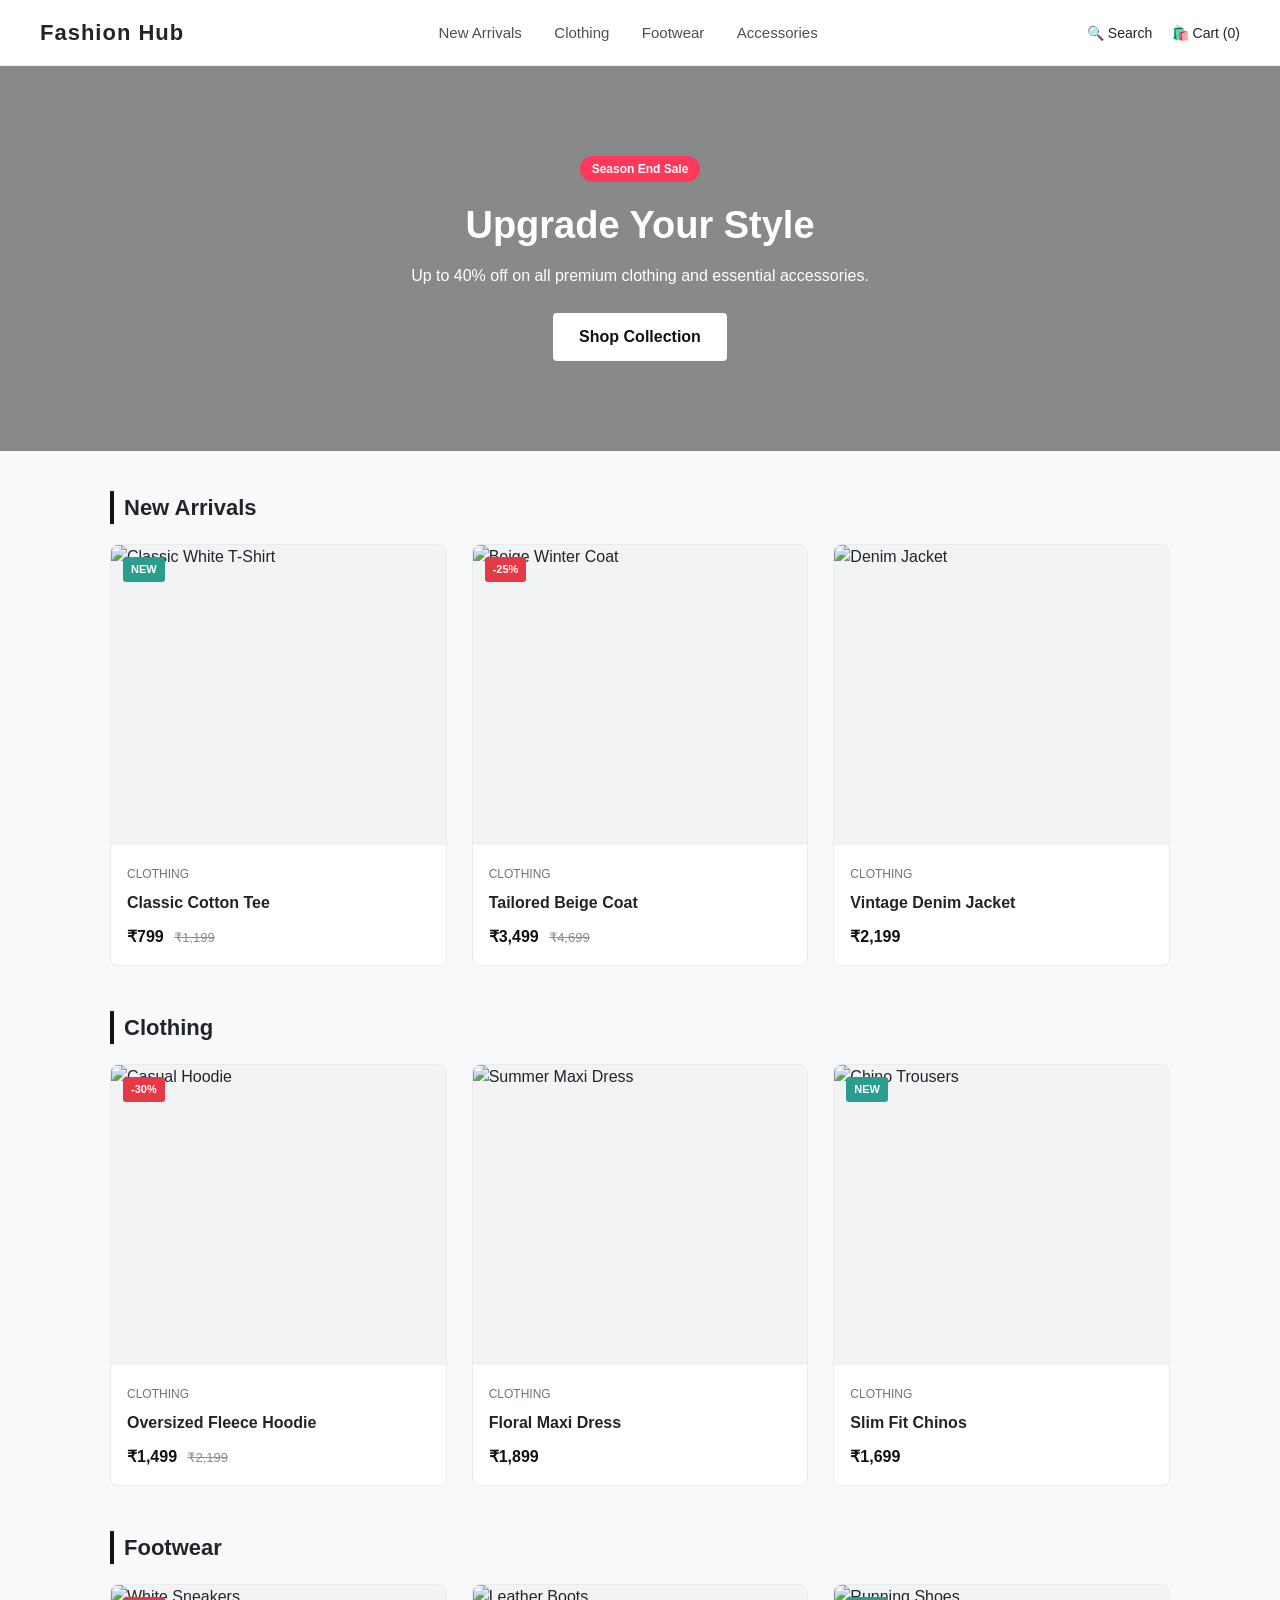
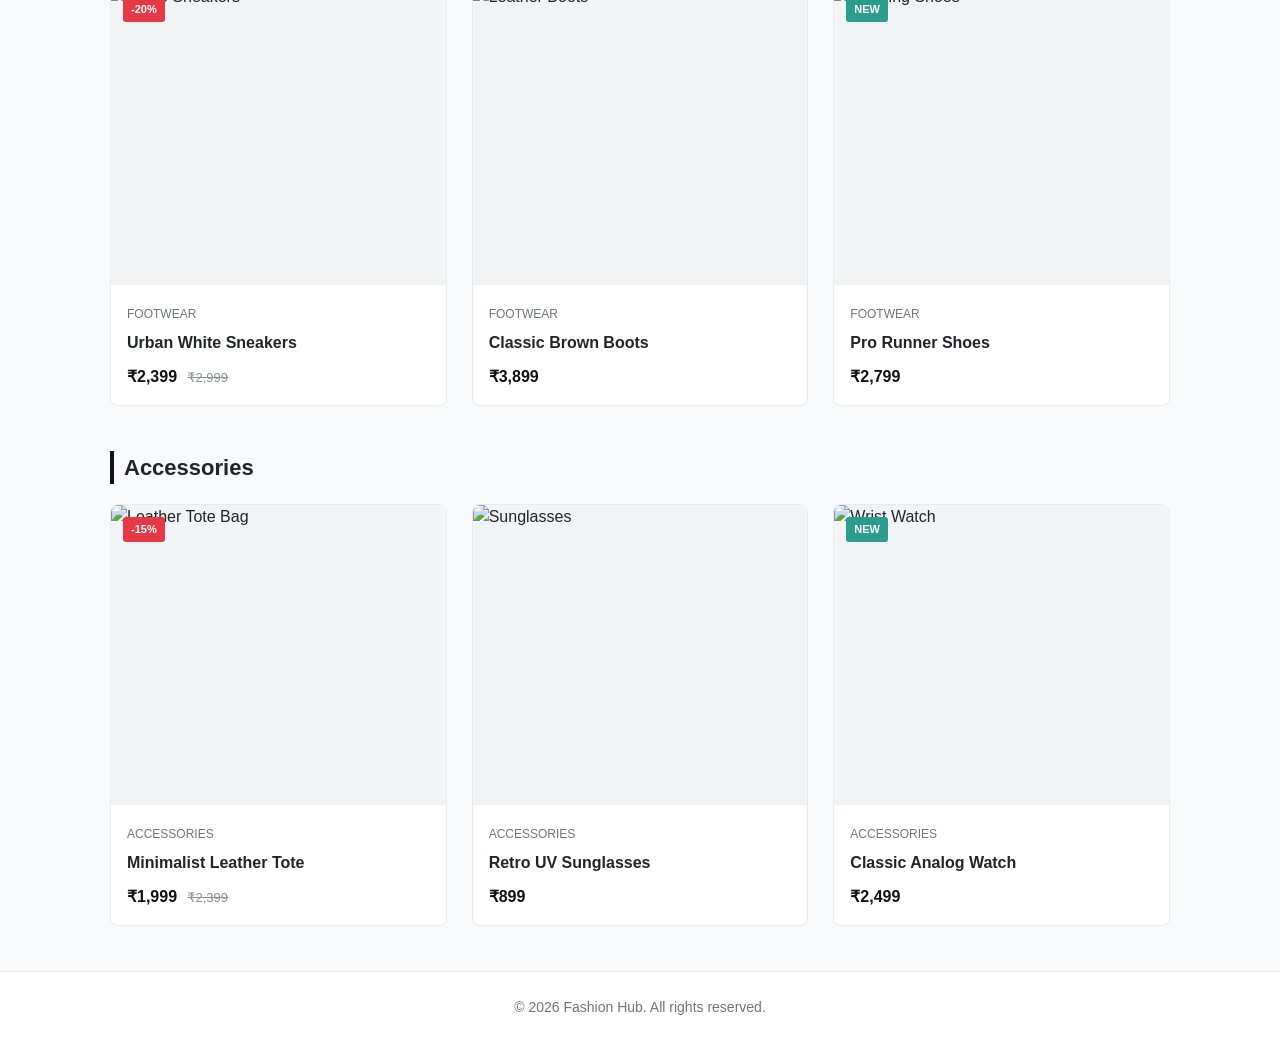
==== index.html @ 276a8c9d "Rename first.html to index.html" ====
<!DOCTYPE html>
<html lang="en">
<head>
  <meta charset="UTF-8">
  <meta name="viewport" content="width=device-width, initial-scale=1.0">
  <title>Fashion Hub</title>
  <link rel="stylesheet" href="style1.css">
</head>
<body>


  <header class="navbar">
    <div class="logo">Fashion Hub</div>
    <nav class="nav-links">
      <a href="#new-arrivals">New Arrivals</a>
      <a href="#clothing">Clothing</a>
      <a href="#footwear">Footwear</a>
      <a href="#accessories">Accessories</a>
    </nav>
    <div class="nav-icons">
      <span class="icon">🔍 Search</span>
      <span class="icon">🛍️ Cart (0)</span>
    </div>
  </header>

  <section class="hero-banner">
    <div class="hero-content">
      <span class="hero-tag">Season End Sale</span>
      <h1>Upgrade Your Style</h1>
      <p>Up to 40% off on all premium clothing and essential accessories.</p>
      <a href="#clothing" class="btn">Shop Collection</a>
    </div>
  </section>

  <main class="store-container">

    <section class="catalog-section" id="new-arrivals">
      <h2 class="section-title">New Arrivals</h2>
      <div class="product-grid">

        <div class="product-card">
          <div class="image-wrapper">
            <span class="badge new-badge">NEW</span>
            <img src="https://images.unsplash.com/photo-1521572267360-ee0c2909d518?w=500&auto=format&fit=crop" alt="Classic White T-Shirt">
          </div>
          <div class="product-details">
            <span class="category">Clothing</span>
            <h3 class="product-name">Classic Cotton Tee</h3>
            <p class="price">₹799 <span class="old-price">₹1,199</span></p>
          </div>
        </div>

        <div class="product-card">
          <div class="image-wrapper">
            <span class="badge sale-badge">-25%</span>
            <img src="https://images.unsplash.com/photo-1544441893-675973e31985?w=500&auto=format&fit=crop" alt="Beige Winter Coat">
          </div>
          <div class="product-details">
            <span class="category">Clothing</span>
            <h3 class="product-name">Tailored Beige Coat</h3>
            <p class="price">₹3,499 <span class="old-price">₹4,699</span></p>
          </div>
        </div>

        <div class="product-card">
          <div class="image-wrapper">
            <img src="https://images.unsplash.com/photo-1591047139829-d91aecb6caea?w=500&auto=format&fit=crop" alt="Denim Jacket">
          </div>
          <div class="product-details">
            <span class="category">Clothing</span>
            <h3 class="product-name">Vintage Denim Jacket</h3>
            <p class="price">₹2,199</p>
          </div>
        </div>

      </div>
    </section>

    <section class="catalog-section" id="clothing">
      <h2 class="section-title">Clothing</h2>
      <div class="product-grid">

        <div class="product-card">
          <div class="image-wrapper">
            <span class="badge sale-badge">-30%</span>
            <img src="https://images.unsplash.com/photo-1556905055-8f358a7a47b2?w=500&auto=format&fit=crop" alt="Casual Hoodie">
          </div>
          <div class="product-details">
            <span class="category">Clothing</span>
            <h3 class="product-name">Oversized Fleece Hoodie</h3>
            <p class="price">₹1,499 <span class="old-price">₹2,199</span></p>
          </div>
        </div>

        <div class="product-card">
          <div class="image-wrapper">
            <img src="https://images.unsplash.com/photo-1509631179647-0177331693ae?w=500&auto=format&fit=crop" alt="Summer Maxi Dress">
          </div>
          <div class="product-details">
            <span class="category">Clothing</span>
            <h3 class="product-name">Floral Maxi Dress</h3>
            <p class="price">₹1,899</p>
          </div>
        </div>

        <div class="product-card">
          <div class="image-wrapper">
            <span class="badge new-badge">NEW</span>
            <img src="https://images.unsplash.com/photo-1624378439575-d8705ad7ae80?w=500&auto=format&fit=crop" alt="Chino Trousers">
          </div>
          <div class="product-details">
            <span class="category">Clothing</span>
            <h3 class="product-name">Slim Fit Chinos</h3>
            <p class="price">₹1,699</p>
          </div>
        </div>

      </div>
    </section>


    <section class="catalog-section" id="footwear">
      <h2 class="section-title">Footwear</h2>
      <div class="product-grid">

        <div class="product-card">
          <div class="image-wrapper">
            <span class="badge sale-badge">-20%</span>
            <img src="https://images.unsplash.com/photo-1549298916-b41d501d3772?w=500&auto=format&fit=crop" alt="White Sneakers">
          </div>
          <div class="product-details">
            <span class="category">Footwear</span>
            <h3 class="product-name">Urban White Sneakers</h3>
            <p class="price">₹2,399 <span class="old-price">₹2,999</span></p>
          </div>
        </div>

        <div class="product-card">
          <div class="image-wrapper">
            <img src="https://images.unsplash.com/photo-1520639888713-7851133b1ed0?w=500&auto=format&fit=crop" alt="Leather Boots">
          </div>
          <div class="product-details">
            <span class="category">Footwear</span>
            <h3 class="product-name">Classic Brown Boots</h3>
            <p class="price">₹3,899</p>
          </div>
        </div>

        <div class="product-card">
          <div class="image-wrapper">
            <span class="badge new-badge">NEW</span>
            <img src="https://images.unsplash.com/photo-1560769629-975ec94e6a86?w=500&auto=format&fit=crop" alt="Running Shoes">
          </div>
          <div class="product-details">
            <span class="category">Footwear</span>
            <h3 class="product-name">Pro Runner Shoes</h3>
            <p class="price">₹2,799</p>
          </div>
        </div>

      </div>
    </section>

    <section class="catalog-section" id="accessories">
      <h2 class="section-title">Accessories</h2>
      <div class="product-grid">

        <div class="product-card">
          <div class="image-wrapper">
            <span class="badge sale-badge">-15%</span>
            <img src="https://images.unsplash.com/photo-1522335789203-aabd1fc54bc9?w=500&auto=format&fit=crop" alt="Leather Tote Bag">
          </div>
          <div class="product-details">
            <span class="category">Accessories</span>
            <h3 class="product-name">Minimalist Leather Tote</h3>
            <p class="price">₹1,999 <span class="old-price">₹2,399</span></p>
          </div>
        </div>

        <div class="product-card">
          <div class="image-wrapper">
            <img src="https://images.unsplash.com/photo-1511499767150-a48a237f0083?w=500&auto=format&fit=crop" alt="Sunglasses">
          </div>
          <div class="product-details">
            <span class="category">Accessories</span>
            <h3 class="product-name">Retro UV Sunglasses</h3>
            <p class="price">₹899</p>
          </div>
        </div>

        <div class="product-card">
          <div class="image-wrapper">
            <span class="badge new-badge">NEW</span>
            <img src="https://images.unsplash.com/photo-1524805444758-089113d48a6d?w=500&auto=format&fit=crop" alt="Wrist Watch">
          </div>
          <div class="product-details">
            <span class="category">Accessories</span>
            <h3 class="product-name">Classic Analog Watch</h3>
            <p class="price">₹2,499</p>
          </div>
        </div>

      </div>
    </section>

  </main>

  <footer class="footer">
    <p>&copy; 2026 Fashion Hub. All rights reserved.</p>
  </footer>

</body>
</html>
---- style1.css ----
/* Base Reset */
* {
  margin: 0;
  padding: 0;
  box-sizing: border-box;
}

body {
  font-family: Arial, Helvetica, sans-serif;
  background-color: #f8f9fa;
  color: #212529;
  line-height: 1.5;
}

.navbar {
  display: flex;
  justify-content: space-between;
  align-items: center;
  padding: 16px 40px;
  background-color: #ffffff;
  border-bottom: 1px solid #e9ecef;
  position: sticky;
  top: 0;
  z-index: 100;
}

.logo {
  font-size: 22px;
  font-weight: bold;
  letter-spacing: 1px;
}

.nav-links a {
  margin: 0 14px;
  text-decoration: none;
  color: #495057;
  font-weight: 500;
  font-size: 15px;
}

.nav-links a:hover {
  color: #000000;
}

.nav-icons .icon {
  margin-left: 15px;
  font-size: 14px;
  cursor: pointer;
}

.hero-banner {
  background: linear-gradient(rgba(0, 0, 0, 0.45), rgba(0, 0, 0, 0.45)), 
              url('https://images.unsplash.com/photo-1441986300917-64674bd600d8?w=1600&auto=format&fit=crop') center/cover no-repeat;
  color: #ffffff;
  padding: 90px 20px;
  text-align: center;
}

.hero-tag {
  display: inline-block;
  background-color: #ff385c;
  color: #ffffff;
  padding: 4px 12px;
  font-size: 12px;
  font-weight: bold;
  border-radius: 20px;
  margin-bottom: 15px;
}

.hero-content h1 {
  font-size: 38px;
  margin-bottom: 10px;
}

.hero-content p {
  font-size: 16px;
  margin-bottom: 25px;
}

.btn {
  display: inline-block;
  background-color: #ffffff;
  color: #111111;
  padding: 12px 26px;
  border-radius: 4px;
  text-decoration: none;
  font-weight: bold;
}

.btn:hover {
  background-color: #e2e6ea;
}

.store-container {
  max-width: 1100px;
  margin: 40px auto;
  padding: 0 20px;
}

.catalog-section {
  margin-bottom: 45px;
}

.section-title {
  font-size: 22px;
  margin-bottom: 20px;
  border-left: 4px solid #111111;
  padding-left: 10px;
}

.product-grid {
  display: grid;
  grid-template-columns: repeat(auto-fit, minmax(260px, 1fr));
  gap: 25px;
}
.product-card {
  background-color: #ffffff;
  border: 1px solid #e9ecef;
  border-radius: 8px;
  overflow: hidden;
  transition: transform 0.25s ease, box-shadow 0.25s ease;
}
.product-card:hover {
  transform: translateY(-5px);
  box-shadow: 0 10px 18px rgba(0, 0, 0, 0.08);
}
.image-wrapper {
  position: relative;
  width: 100%;
  height: 300px;
  background-color: #f1f3f5;
}

.image-wrapper img {
  width: 100%;
  height: 100%;
  object-fit: cover;
}

.badge {
  position: absolute;
  top: 12px;
  left: 12px;
  font-size: 11px;
  font-weight: bold;
  padding: 4px 8px;
  border-radius: 3px;
  color: #ffffff;
}

.sale-badge {
  background-color: #e63946;
}

.new-badge {
  background-color: #2a9d8f;
}
.product-details {
  padding: 16px;
}

.category {
  font-size: 12px;
  color: #6c757d;
  text-transform: uppercase;
}

.product-name {
  font-size: 16px;
  margin: 6px 0 10px;
  color: #212529;
}

.price {
  font-size: 16px;
  font-weight: bold;
  color: #111111;
}

.old-price {
  font-size: 13px;
  color: #868e96;
  text-decoration: line-through;
  margin-left: 6px;
  font-weight: normal;
}
.footer {
  text-align: center;
  padding: 25px;
  background-color: #ffffff;
  border-top: 1px solid #e9ecef;
  font-size: 14px;
  color: #6c757d;
}

/* Mobile Responsiveness */
@media (max-width: 768px) {
  .navbar {
    flex-direction: column;
    gap: 12px;
    padding: 16px;
  }

  .nav-links a {
    margin: 0 8px;
    font-size: 14px;
  }

  .hero-content h1 {
    font-size: 26px;
  }
}
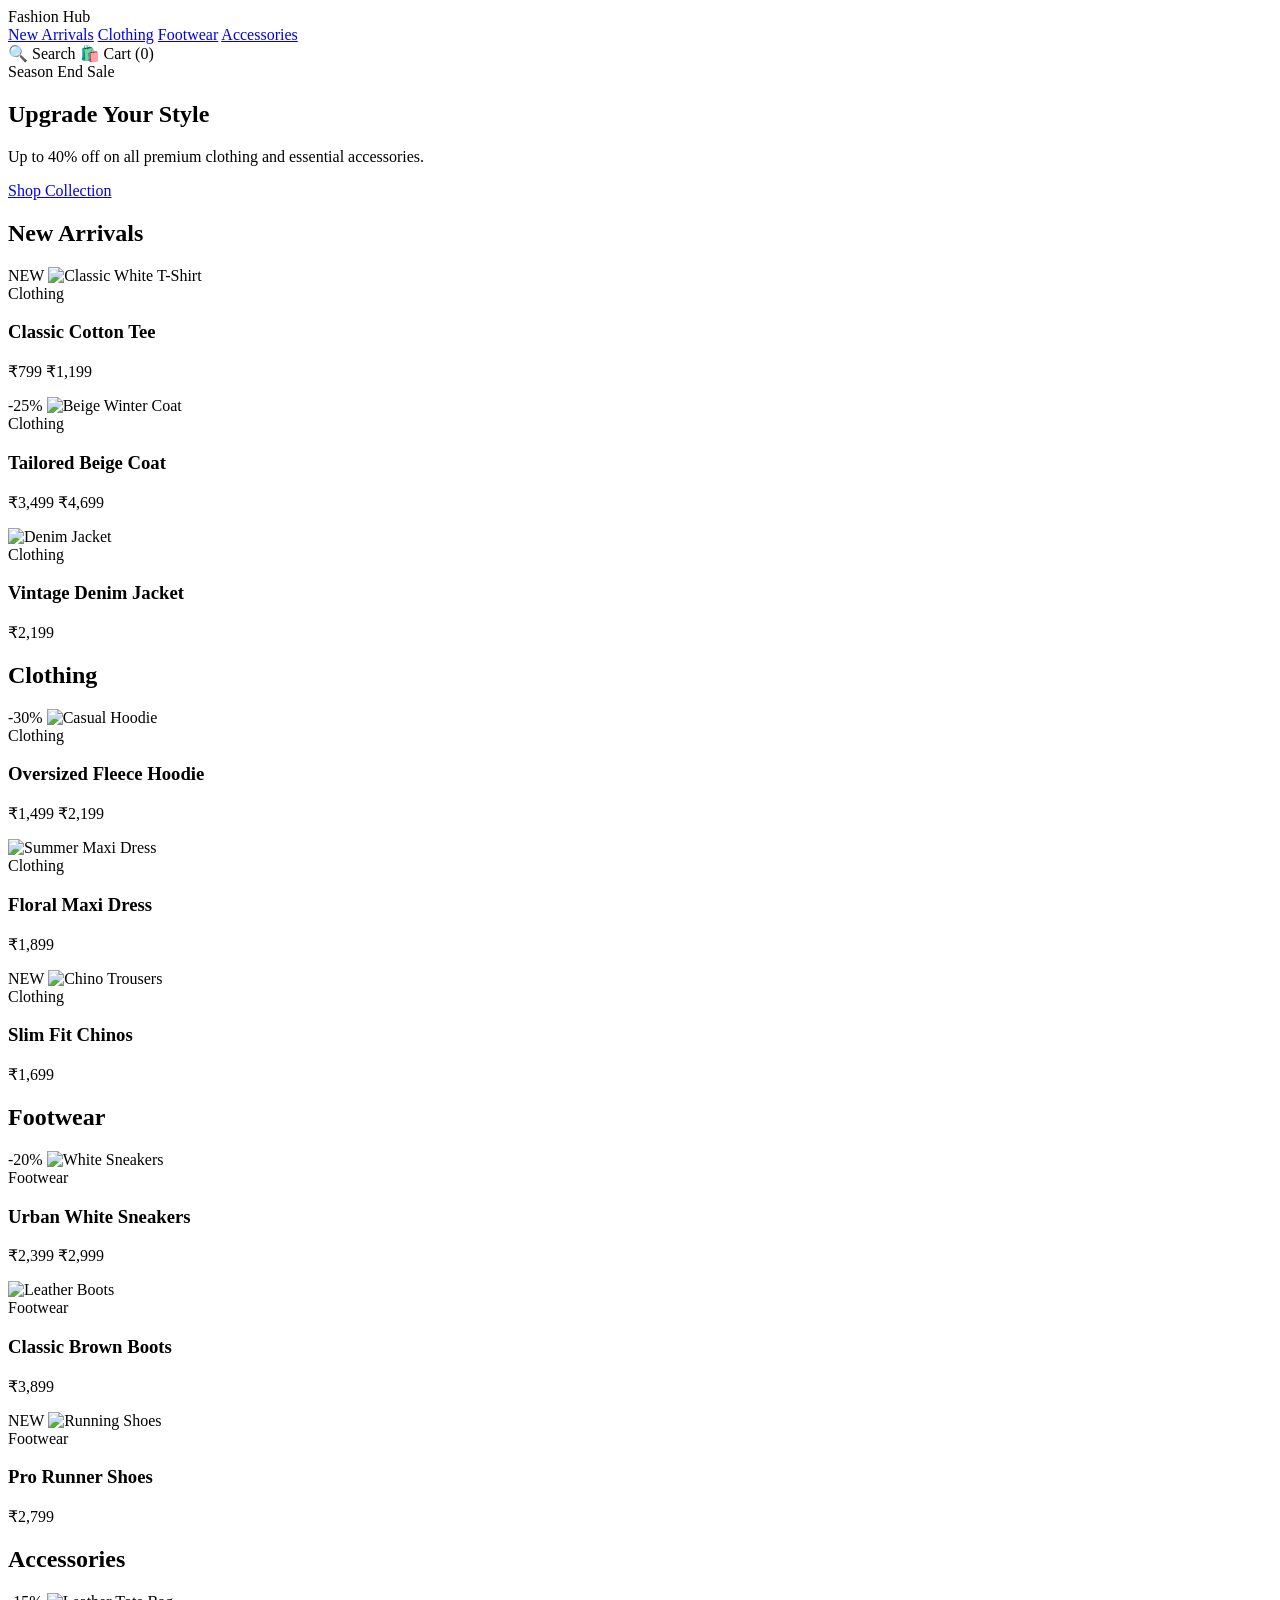
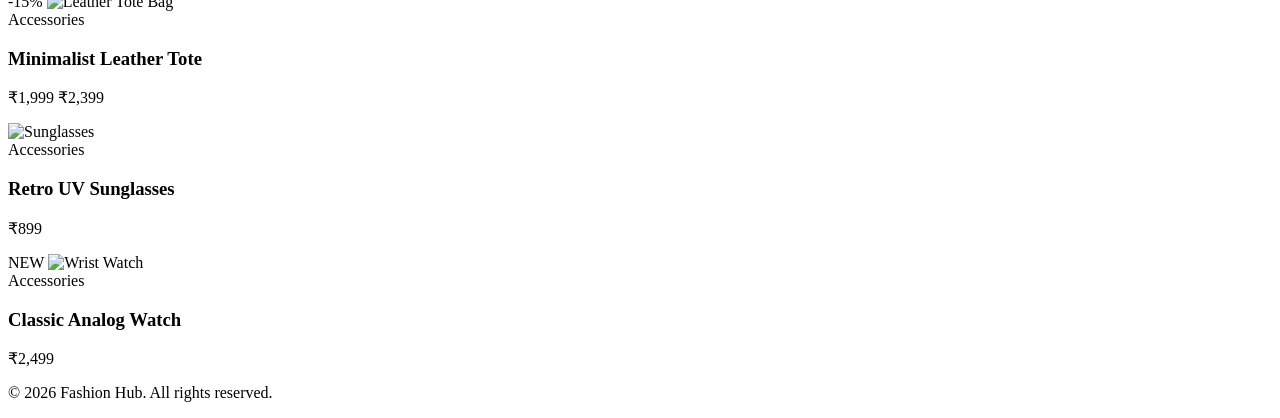
==== commit 98b276d0: "Update stylesheet link from style1.css to style.css" ====
--- a/index.html
+++ b/index.html
@@ -4,7 +4,7 @@
   <meta charset="UTF-8">
   <meta name="viewport" content="width=device-width, initial-scale=1.0">
   <title>Fashion Hub</title>
-  <link rel="stylesheet" href="style1.css">
+  <link rel="stylesheet" href="style.css">
 </head>
 <body>
 
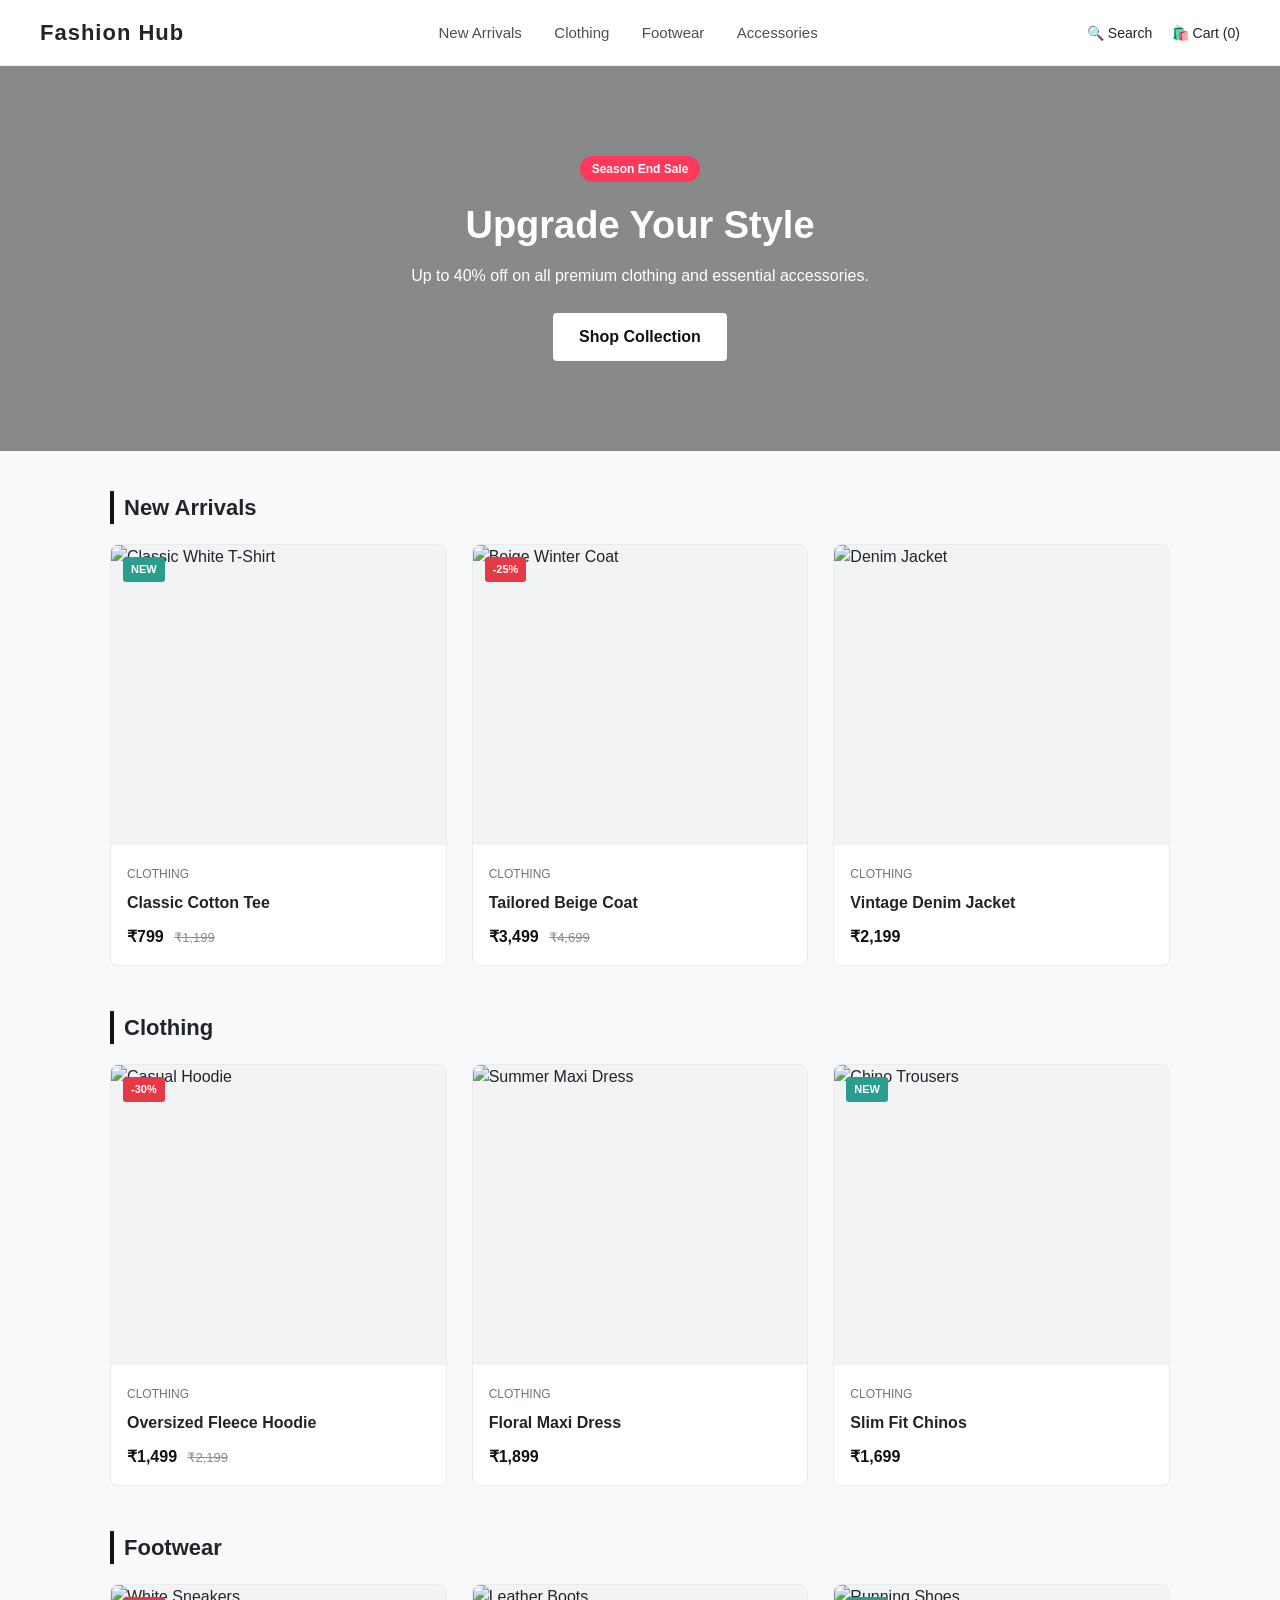
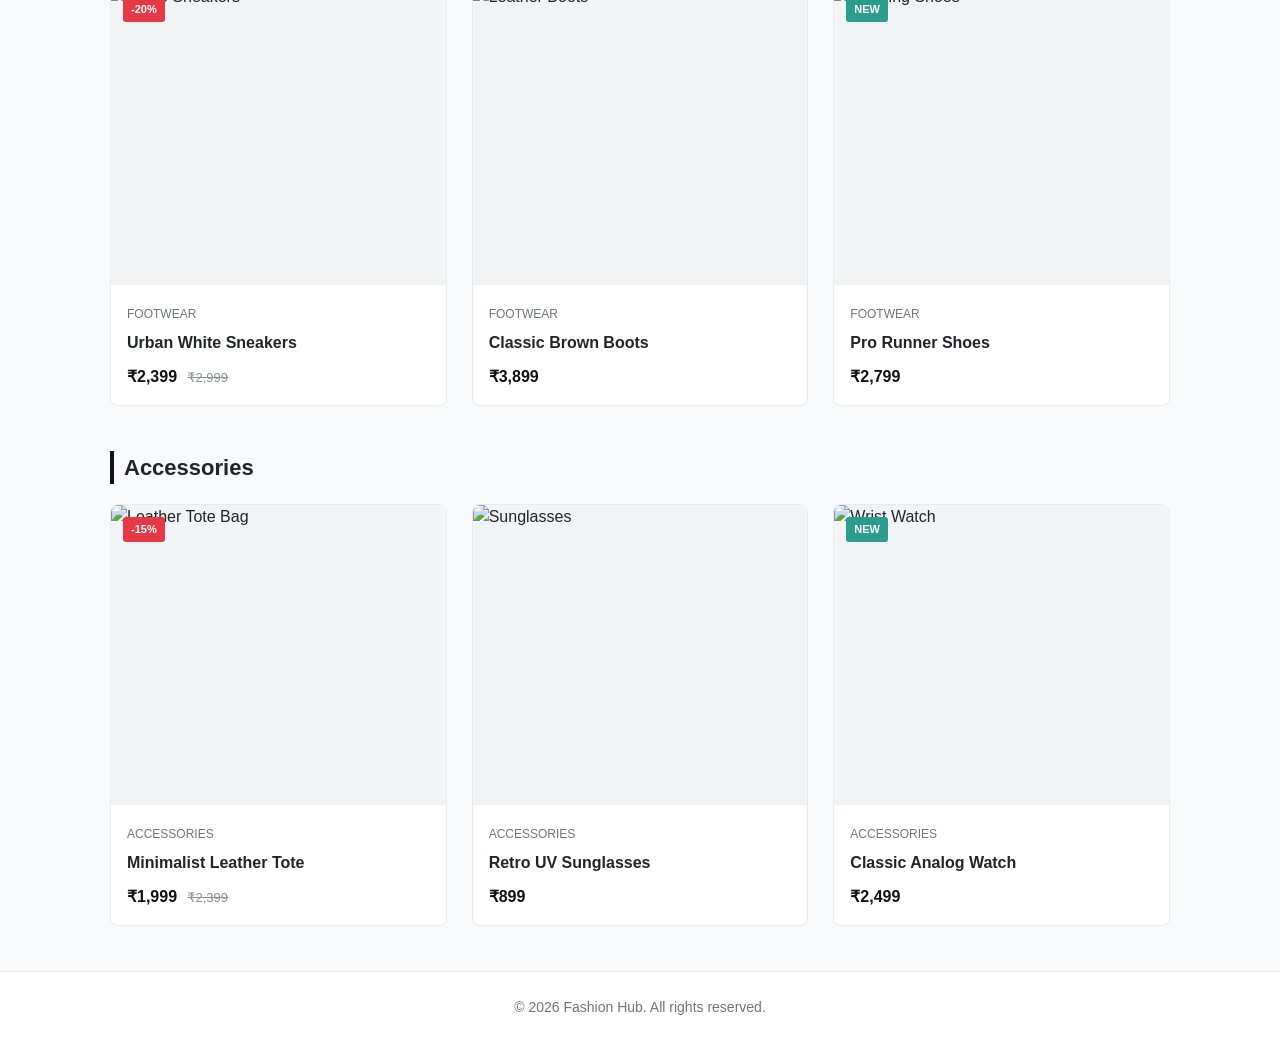
==== commit f4a02b2f: "Change title from 'Fashion Hub' to 'Web-Dev'" ====
--- a/index.html
+++ b/index.html
@@ -3,7 +3,7 @@
 <head>
   <meta charset="UTF-8">
   <meta name="viewport" content="width=device-width, initial-scale=1.0">
-  <title>Fashion Hub</title>
+  <title>Web-Dev</title>
   <link rel="stylesheet" href="style.css">
 </head>
 <body>
--- a/style.css
+++ b/style.css
@@ -0,0 +1,212 @@
+/* Base Reset */
+* {
+  margin: 0;
+  padding: 0;
+  box-sizing: border-box;
+}
+
+body {
+  font-family: Arial, Helvetica, sans-serif;
+  background-color: #f8f9fa;
+  color: #212529;
+  line-height: 1.5;
+}
+
+.navbar {
+  display: flex;
+  justify-content: space-between;
+  align-items: center;
+  padding: 16px 40px;
+  background-color: #ffffff;
+  border-bottom: 1px solid #e9ecef;
+  position: sticky;
+  top: 0;
+  z-index: 100;
+}
+
+.logo {
+  font-size: 22px;
+  font-weight: bold;
+  letter-spacing: 1px;
+}
+
+.nav-links a {
+  margin: 0 14px;
+  text-decoration: none;
+  color: #495057;
+  font-weight: 500;
+  font-size: 15px;
+}
+
+.nav-links a:hover {
+  color: #000000;
+}
+
+.nav-icons .icon {
+  margin-left: 15px;
+  font-size: 14px;
+  cursor: pointer;
+}
+
+.hero-banner {
+  background: linear-gradient(rgba(0, 0, 0, 0.45), rgba(0, 0, 0, 0.45)), 
+              url('https://images.unsplash.com/photo-1441986300917-64674bd600d8?w=1600&auto=format&fit=crop') center/cover no-repeat;
+  color: #ffffff;
+  padding: 90px 20px;
+  text-align: center;
+}
+
+.hero-tag {
+  display: inline-block;
+  background-color: #ff385c;
+  color: #ffffff;
+  padding: 4px 12px;
+  font-size: 12px;
+  font-weight: bold;
+  border-radius: 20px;
+  margin-bottom: 15px;
+}
+
+.hero-content h1 {
+  font-size: 38px;
+  margin-bottom: 10px;
+}
+
+.hero-content p {
+  font-size: 16px;
+  margin-bottom: 25px;
+}
+
+.btn {
+  display: inline-block;
+  background-color: #ffffff;
+  color: #111111;
+  padding: 12px 26px;
+  border-radius: 4px;
+  text-decoration: none;
+  font-weight: bold;
+}
+
+.btn:hover {
+  background-color: #e2e6ea;
+}
+
+.store-container {
+  max-width: 1100px;
+  margin: 40px auto;
+  padding: 0 20px;
+}
+
+.catalog-section {
+  margin-bottom: 45px;
+}
+
+.section-title {
+  font-size: 22px;
+  margin-bottom: 20px;
+  border-left: 4px solid #111111;
+  padding-left: 10px;
+}
+
+.product-grid {
+  display: grid;
+  grid-template-columns: repeat(auto-fit, minmax(260px, 1fr));
+  gap: 25px;
+}
+.product-card {
+  background-color: #ffffff;
+  border: 1px solid #e9ecef;
+  border-radius: 8px;
+  overflow: hidden;
+  transition: transform 0.25s ease, box-shadow 0.25s ease;
+}
+.product-card:hover {
+  transform: translateY(-5px);
+  box-shadow: 0 10px 18px rgba(0, 0, 0, 0.08);
+}
+.image-wrapper {
+  position: relative;
+  width: 100%;
+  height: 300px;
+  background-color: #f1f3f5;
+}
+
+.image-wrapper img {
+  width: 100%;
+  height: 100%;
+  object-fit: cover;
+}
+
+.badge {
+  position: absolute;
+  top: 12px;
+  left: 12px;
+  font-size: 11px;
+  font-weight: bold;
+  padding: 4px 8px;
+  border-radius: 3px;
+  color: #ffffff;
+}
+
+.sale-badge {
+  background-color: #e63946;
+}
+
+.new-badge {
+  background-color: #2a9d8f;
+}
+.product-details {
+  padding: 16px;
+}
+
+.category {
+  font-size: 12px;
+  color: #6c757d;
+  text-transform: uppercase;
+}
+
+.product-name {
+  font-size: 16px;
+  margin: 6px 0 10px;
+  color: #212529;
+}
+
+.price {
+  font-size: 16px;
+  font-weight: bold;
+  color: #111111;
+}
+
+.old-price {
+  font-size: 13px;
+  color: #868e96;
+  text-decoration: line-through;
+  margin-left: 6px;
+  font-weight: normal;
+}
+.footer {
+  text-align: center;
+  padding: 25px;
+  background-color: #ffffff;
+  border-top: 1px solid #e9ecef;
+  font-size: 14px;
+  color: #6c757d;
+}
+
+/* Mobile Responsiveness */
+@media (max-width: 768px) {
+  .navbar {
+    flex-direction: column;
+    gap: 12px;
+    padding: 16px;
+  }
+
+  .nav-links a {
+    margin: 0 8px;
+    font-size: 14px;
+  }
+
+  .hero-content h1 {
+    font-size: 26px;
+  }
+}
